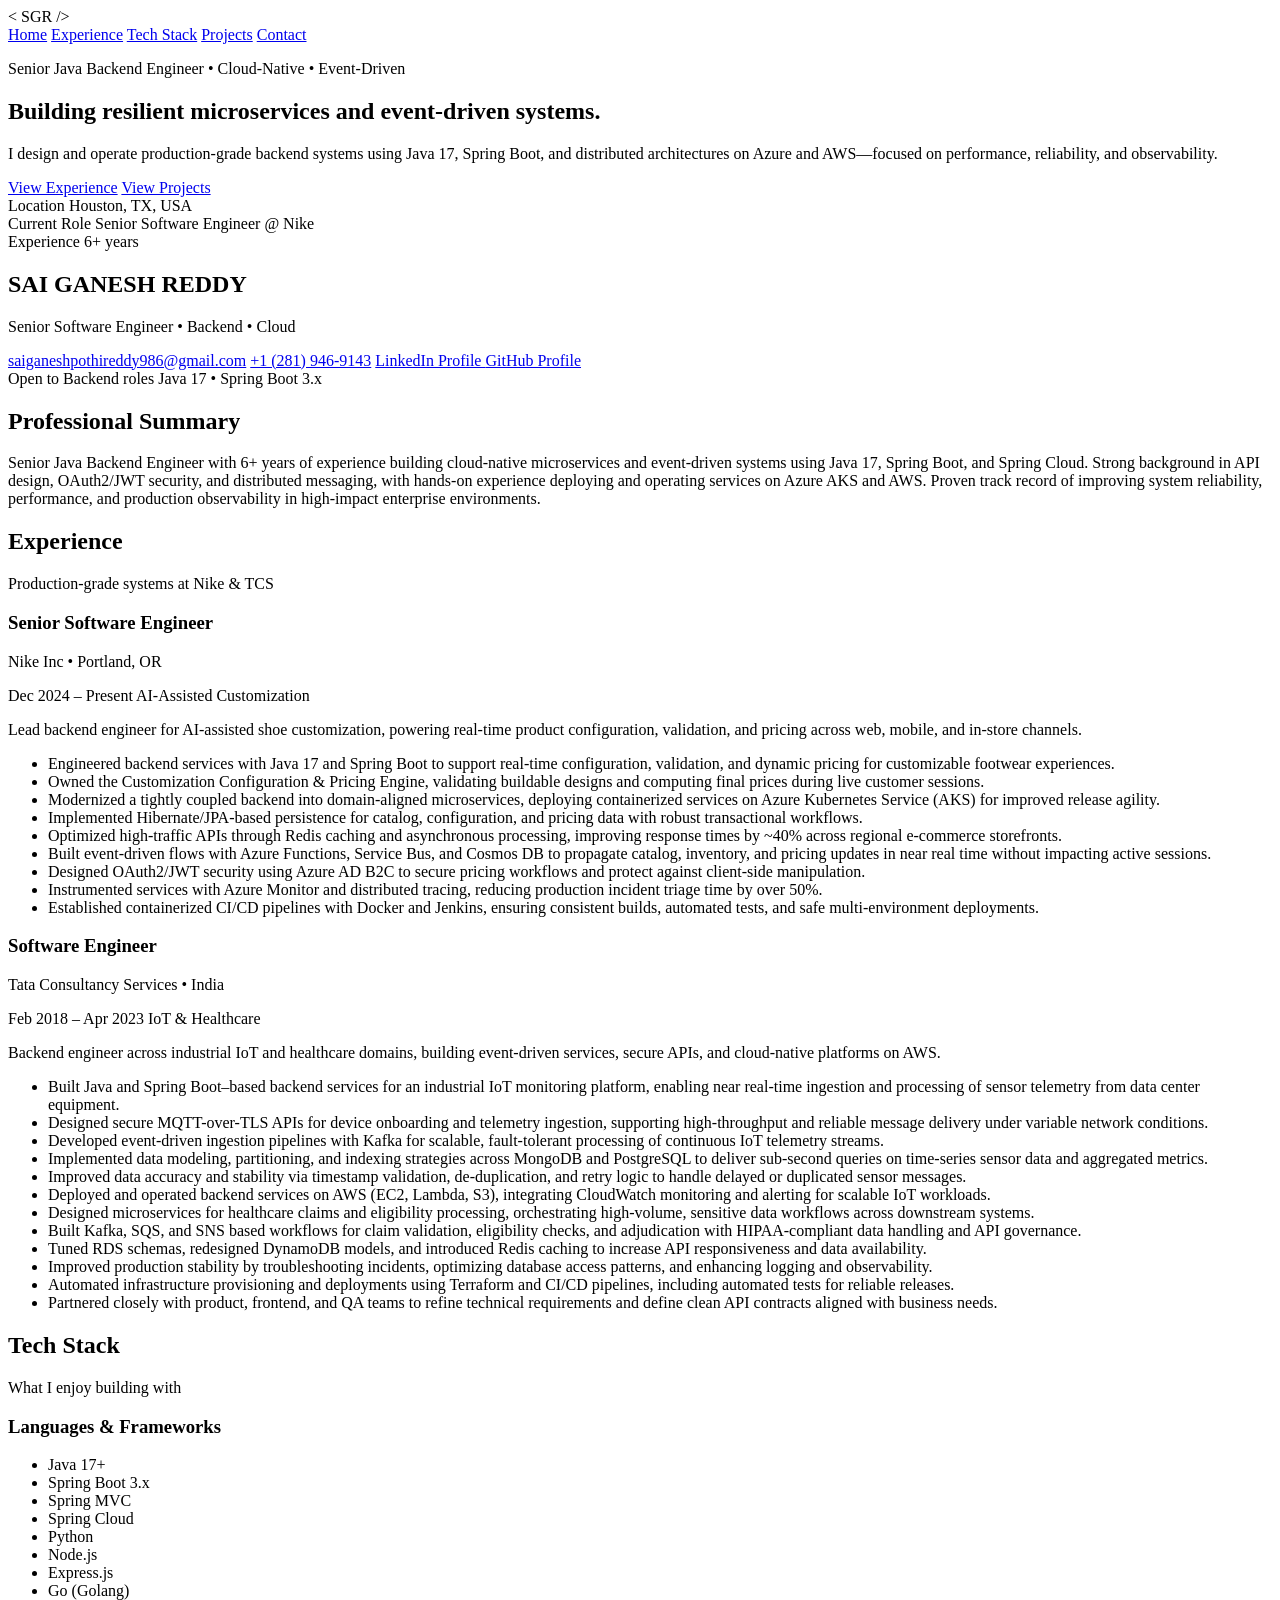
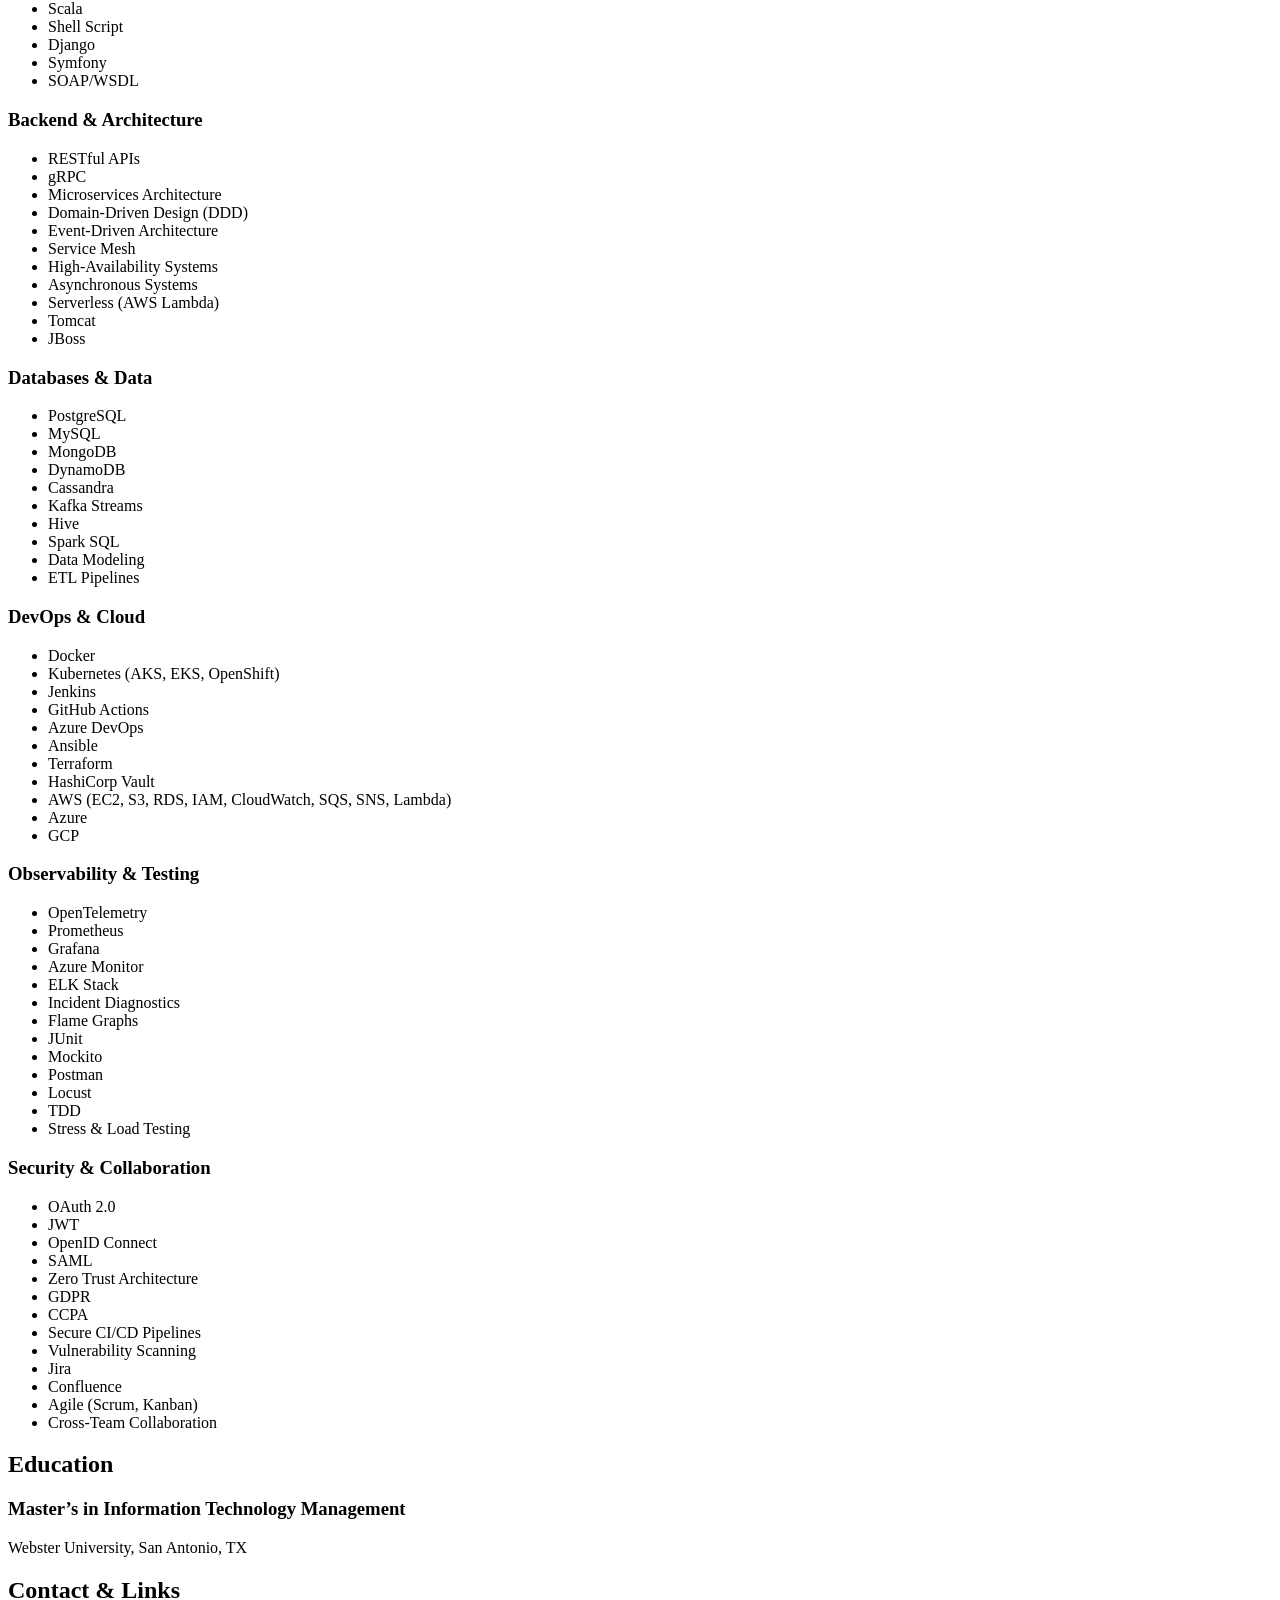
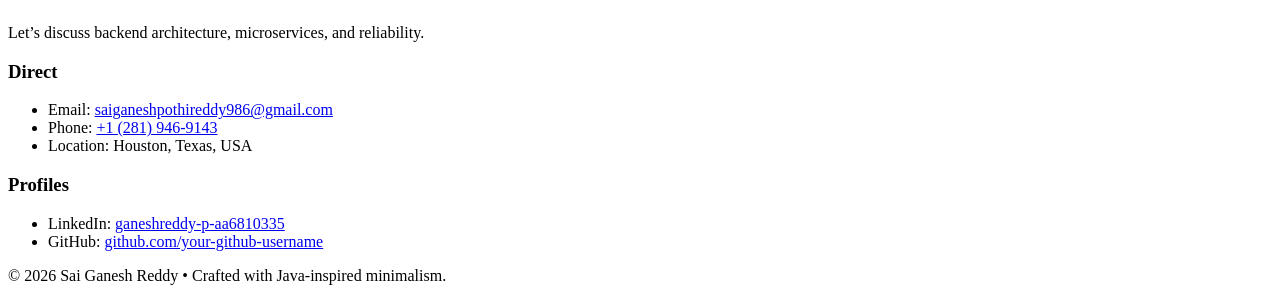
==== index.html @ fc5b3920 "Add initial HTML structure for personal portfolio" ====
<!DOCTYPE html>
<html lang="en">
<head>
  <meta charset="UTF-8" />
  <meta name="viewport" content="width=device-width, initial-scale=1.0" />
  <title>Sai Ganesh Reddy | Senior Java Backend Engineer</title>
  <link rel="stylesheet" href="styles.css" />
</head>
<body>
  <div class="noise-bg"></div>

  <header class="site-header">
    <div class="logo-mark">
      <span class="logo-bracket">&lt;</span>
      <span class="logo-text">SGR</span>
      <span class="logo-bracket">/&gt;</span>
    </div>
    <nav class="nav-bar">
      <a href="#hero">Home</a>
      <a href="#experience">Experience</a>
      <a href="#tech-stack">Tech Stack</a>
      <a href="projects.html">Projects</a>
      <a href="#contact">Contact</a>
    </nav>
  </header>

  <main>
    <!-- HERO / INTRO -->
    <section id="hero" class="hero-section glass">
      <div class="hero-left">
        <p class="hero-tag">Senior Java Backend Engineer • Cloud-Native • Event-Driven</p>
        <h1 class="hero-title">
          Building resilient <span class="accent">microservices</span> and event-driven systems.
        </h1>
        <p class="hero-subtitle">
          I design and operate production-grade backend systems using Java 17, Spring Boot, and distributed 
          architectures on Azure and AWS—focused on performance, reliability, and observability.
        </p>

        <div class="hero-actions">
          <a href="#experience" class="btn primary">View Experience</a>
          <a href="projects.html" class="btn ghost">View Projects</a>
        </div>

        <div class="hero-meta">
          <div class="meta-item">
            <span class="meta-label">Location</span>
            <span class="meta-value">Houston, TX, USA</span>
          </div>
          <div class="meta-item">
            <span class="meta-label">Current Role</span>
            <span class="meta-value">Senior Software Engineer @ Nike</span>
          </div>
          <div class="meta-item">
            <span class="meta-label">Experience</span>
            <span class="meta-value">6+ years</span>
          </div>
        </div>
      </div>

      <div class="hero-right">
        <div class="floating-card">
          <div class="avatar-orb">
            <div class="java-steam-layer"></div>
            <div class="java-cup"></div>
          </div>
          <h2 class="floating-name">SAI GANESH REDDY</h2>
          <p class="floating-role">Senior Software Engineer • Backend • Cloud</p>
          <div class="floating-links">
            <a href="mailto:saiganeshpothireddy986@gmail.com">saiganeshpothireddy986@gmail.com</a>
            <a href="tel:+12819469143">+1 (281) 946-9143</a>
            <a href="https://www.linkedin.com/in/ganeshreddy-p-aa6810335" target="_blank">
              LinkedIn Profile
            </a>
            <a href="https://github.com/your-github-username" target="_blank">
              GitHub Profile
            </a>
          </div>
          <div class="status-pills">
            <span class="pill pill-green">Open to Backend roles</span>
            <span class="pill pill-outline">Java 17 • Spring Boot 3.x</span>
          </div>
        </div>
      </div>
    </section>

    <!-- SUMMARY -->
    <section id="summary" class="section glass">
      <h2 class="section-title">Professional Summary</h2>
      <p class="section-text">
        Senior Java Backend Engineer with 6+ years of experience building cloud-native microservices and 
        event-driven systems using Java 17, Spring Boot, and Spring Cloud. Strong background in API design, 
        OAuth2/JWT security, and distributed messaging, with hands-on experience deploying and operating 
        services on Azure AKS and AWS. Proven track record of improving system reliability, performance, 
        and production observability in high-impact enterprise environments.
      </p>
    </section>

    <!-- EXPERIENCE -->
    <section id="experience" class="section">
      <div class="section-header">
        <h2 class="section-title">Experience</h2>
        <span class="section-subtitle">Production-grade systems at Nike & TCS</span>
      </div>

      <!-- Nike -->
      <article class="experience-card glass">
        <header class="experience-header">
          <div>
            <h3 class="role-title">Senior Software Engineer</h3>
            <p class="company-name">Nike Inc • Portland, OR</p>
          </div>
          <div class="role-meta">
            <span class="meta-badge">Dec 2024 – Present</span>
            <span class="meta-badge accent-badge">AI-Assisted Customization</span>
          </div>
        </header>
        <p class="experience-summary">
          Lead backend engineer for AI-assisted shoe customization, powering real-time product configuration, 
          validation, and pricing across web, mobile, and in-store channels.
        </p>
        <ul class="experience-list">
          <li>
            Engineered backend services with Java 17 and Spring Boot to support real-time configuration, validation, 
            and dynamic pricing for customizable footwear experiences.
          </li>
          <li>
            Owned the Customization Configuration & Pricing Engine, validating buildable designs and computing final 
            prices during live customer sessions.
          </li>
          <li>
            Modernized a tightly coupled backend into domain-aligned microservices, deploying containerized services 
            on Azure Kubernetes Service (AKS) for improved release agility.
          </li>
          <li>
            Implemented Hibernate/JPA-based persistence for catalog, configuration, and pricing data with robust 
            transactional workflows.
          </li>
          <li>
            Optimized high-traffic APIs through Redis caching and asynchronous processing, improving response times 
            by ~40% across regional e-commerce storefronts.
          </li>
          <li>
            Built event-driven flows with Azure Functions, Service Bus, and Cosmos DB to propagate catalog, inventory, 
            and pricing updates in near real time without impacting active sessions.
          </li>
          <li>
            Designed OAuth2/JWT security using Azure AD B2C to secure pricing workflows and protect against 
            client-side manipulation.
          </li>
          <li>
            Instrumented services with Azure Monitor and distributed tracing, reducing production incident triage time 
            by over 50%.
          </li>
          <li>
            Established containerized CI/CD pipelines with Docker and Jenkins, ensuring consistent builds, automated 
            tests, and safe multi-environment deployments.
          </li>
        </ul>
      </article>

      <!-- TCS -->
      <article class="experience-card glass">
        <header class="experience-header">
          <div>
            <h3 class="role-title">Software Engineer</h3>
            <p class="company-name">Tata Consultancy Services • India</p>
          </div>
          <div class="role-meta">
            <span class="meta-badge">Feb 2018 – Apr 2023</span>
            <span class="meta-badge accent-badge">IoT & Healthcare</span>
          </div>
        </header>
        <p class="experience-summary">
          Backend engineer across industrial IoT and healthcare domains, building event-driven services, 
          secure APIs, and cloud-native platforms on AWS.
        </p>
        <ul class="experience-list">
          <li>
            Built Java and Spring Boot–based backend services for an industrial IoT monitoring platform, enabling near 
            real-time ingestion and processing of sensor telemetry from data center equipment.
          </li>
          <li>
            Designed secure MQTT-over-TLS APIs for device onboarding and telemetry ingestion, supporting high-throughput 
            and reliable message delivery under variable network conditions.
          </li>
          <li>
            Developed event-driven ingestion pipelines with Kafka for scalable, fault-tolerant processing of continuous 
            IoT telemetry streams.
          </li>
          <li>
            Implemented data modeling, partitioning, and indexing strategies across MongoDB and PostgreSQL to deliver 
            sub-second queries on time-series sensor data and aggregated metrics.
          </li>
          <li>
            Improved data accuracy and stability via timestamp validation, de-duplication, and retry logic to handle 
            delayed or duplicated sensor messages.
          </li>
          <li>
            Deployed and operated backend services on AWS (EC2, Lambda, S3), integrating CloudWatch monitoring and 
            alerting for scalable IoT workloads.
          </li>
          <li>
            Designed microservices for healthcare claims and eligibility processing, orchestrating high-volume, 
            sensitive data workflows across downstream systems.
          </li>
          <li>
            Built Kafka, SQS, and SNS based workflows for claim validation, eligibility checks, and adjudication with 
            HIPAA-compliant data handling and API governance.
          </li>
          <li>
            Tuned RDS schemas, redesigned DynamoDB models, and introduced Redis caching to increase API responsiveness 
            and data availability.
          </li>
          <li>
            Improved production stability by troubleshooting incidents, optimizing database access patterns, and 
            enhancing logging and observability.
          </li>
          <li>
            Automated infrastructure provisioning and deployments using Terraform and CI/CD pipelines, including 
            automated tests for reliable releases.
          </li>
          <li>
            Partnered closely with product, frontend, and QA teams to refine technical requirements and define clean 
            API contracts aligned with business needs.
          </li>
        </ul>
      </article>
    </section>

    <!-- TECH STACK -->
    <section id="tech-stack" class="section glass">
      <div class="section-header">
        <h2 class="section-title">Tech Stack</h2>
        <span class="section-subtitle">What I enjoy building with</span>
      </div>

      <div class="stack-grid">
        <div class="stack-column">
          <h3 class="stack-title">Languages & Frameworks</h3>
          <ul class="chip-list">
            <li class="chip">Java 17+</li>
            <li class="chip">Spring Boot 3.x</li>
            <li class="chip">Spring MVC</li>
            <li class="chip">Spring Cloud</li>
            <li class="chip">Python</li>
            <li class="chip">Node.js</li>
            <li class="chip">Express.js</li>
            <li class="chip">Go (Golang)</li>
            <li class="chip">Scala</li>
            <li class="chip">Shell Script</li>
            <li class="chip">Django</li>
            <li class="chip">Symfony</li>
            <li class="chip">SOAP/WSDL</li>
          </ul>
        </div>

        <div class="stack-column">
          <h3 class="stack-title">Backend & Architecture</h3>
          <ul class="chip-list">
            <li class="chip">RESTful APIs</li>
            <li class="chip">gRPC</li>
            <li class="chip">Microservices Architecture</li>
            <li class="chip">Domain-Driven Design (DDD)</li>
            <li class="chip">Event-Driven Architecture</li>
            <li class="chip">Service Mesh</li>
            <li class="chip">High-Availability Systems</li>
            <li class="chip">Asynchronous Systems</li>
            <li class="chip">Serverless (AWS Lambda)</li>
            <li class="chip">Tomcat</li>
            <li class="chip">JBoss</li>
          </ul>
        </div>

        <div class="stack-column">
          <h3 class="stack-title">Databases & Data</h3>
          <ul class="chip-list">
            <li class="chip">PostgreSQL</li>
            <li class="chip">MySQL</li>
            <li class="chip">MongoDB</li>
            <li class="chip">DynamoDB</li>
            <li class="chip">Cassandra</li>
            <li class="chip">Kafka Streams</li>
            <li class="chip">Hive</li>
            <li class="chip">Spark SQL</li>
            <li class="chip">Data Modeling</li>
            <li class="chip">ETL Pipelines</li>
          </ul>
        </div>

        <div class="stack-column">
          <h3 class="stack-title">DevOps & Cloud</h3>
          <ul class="chip-list">
            <li class="chip">Docker</li>
            <li class="chip">Kubernetes (AKS, EKS, OpenShift)</li>
            <li class="chip">Jenkins</li>
            <li class="chip">GitHub Actions</li>
            <li class="chip">Azure DevOps</li>
            <li class="chip">Ansible</li>
            <li class="chip">Terraform</li>
            <li class="chip">HashiCorp Vault</li>
            <li class="chip">AWS (EC2, S3, RDS, IAM, CloudWatch, SQS, SNS, Lambda)</li>
            <li class="chip">Azure</li>
            <li class="chip">GCP</li>
          </ul>
        </div>

        <div class="stack-column">
          <h3 class="stack-title">Observability & Testing</h3>
          <ul class="chip-list">
            <li class="chip">OpenTelemetry</li>
            <li class="chip">Prometheus</li>
            <li class="chip">Grafana</li>
            <li class="chip">Azure Monitor</li>
            <li class="chip">ELK Stack</li>
            <li class="chip">Incident Diagnostics</li>
            <li class="chip">Flame Graphs</li>
            <li class="chip">JUnit</li>
            <li class="chip">Mockito</li>
            <li class="chip">Postman</li>
            <li class="chip">Locust</li>
            <li class="chip">TDD</li>
            <li class="chip">Stress & Load Testing</li>
          </ul>
        </div>

        <div class="stack-column">
          <h3 class="stack-title">Security & Collaboration</h3>
          <ul class="chip-list">
            <li class="chip">OAuth 2.0</li>
            <li class="chip">JWT</li>
            <li class="chip">OpenID Connect</li>
            <li class="chip">SAML</li>
            <li class="chip">Zero Trust Architecture</li>
            <li class="chip">GDPR</li>
            <li class="chip">CCPA</li>
            <li class="chip">Secure CI/CD Pipelines</li>
            <li class="chip">Vulnerability Scanning</li>
            <li class="chip">Jira</li>
            <li class="chip">Confluence</li>
            <li class="chip">Agile (Scrum, Kanban)</li>
            <li class="chip">Cross-Team Collaboration</li>
          </ul>
        </div>
      </div>
    </section>

    <!-- EDUCATION -->
    <section id="education" class="section glass">
      <h2 class="section-title">Education</h2>
      <article class="education-card">
        <h3 class="role-title">Master’s in Information Technology Management</h3>
        <p class="company-name">Webster University, San Antonio, TX</p>
      </article>
    </section>

    <!-- CONTACT -->
    <section id="contact" class="section">
      <div class="section-header">
        <h2 class="section-title">Contact & Links</h2>
        <span class="section-subtitle">Let’s discuss backend architecture, microservices, and reliability.</span>
      </div>

      <div class="contact-grid glass">
        <div>
          <h3 class="stack-title">Direct</h3>
          <ul class="contact-list">
            <li><span class="contact-label">Email:</span> <a href="mailto:saiganeshpothireddy986@gmail.com">saiganeshpothireddy986@gmail.com</a></li>
            <li><span class="contact-label">Phone:</span> <a href="tel:+12819469143">+1 (281) 946-9143</a></li>
            <li><span class="contact-label">Location:</span> Houston, Texas, USA</li>
          </ul>
        </div>
        <div>
          <h3 class="stack-title">Profiles</h3>
          <ul class="contact-list">
            <li><span class="contact-label">LinkedIn:</span> <a href="https://www.linkedin.com/in/ganeshreddy-p-aa6810335" target="_blank">ganeshreddy-p-aa6810335</a></li>
            <li><span class="contact-label">GitHub:</span> <a href="https://github.com/your-github-username" target="_blank">github.com/your-github-username</a></li>
          </ul>
        </div>
      </div>
    </section>
  </main>

  <footer class="site-footer">
    <p>© <span id="year"></span> Sai Ganesh Reddy • Crafted with Java-inspired minimalism.</p>
  </footer>

  <script>
    document.getElementById("year").textContent = new Date().getFullYear();
  </script>
</body>
</html>
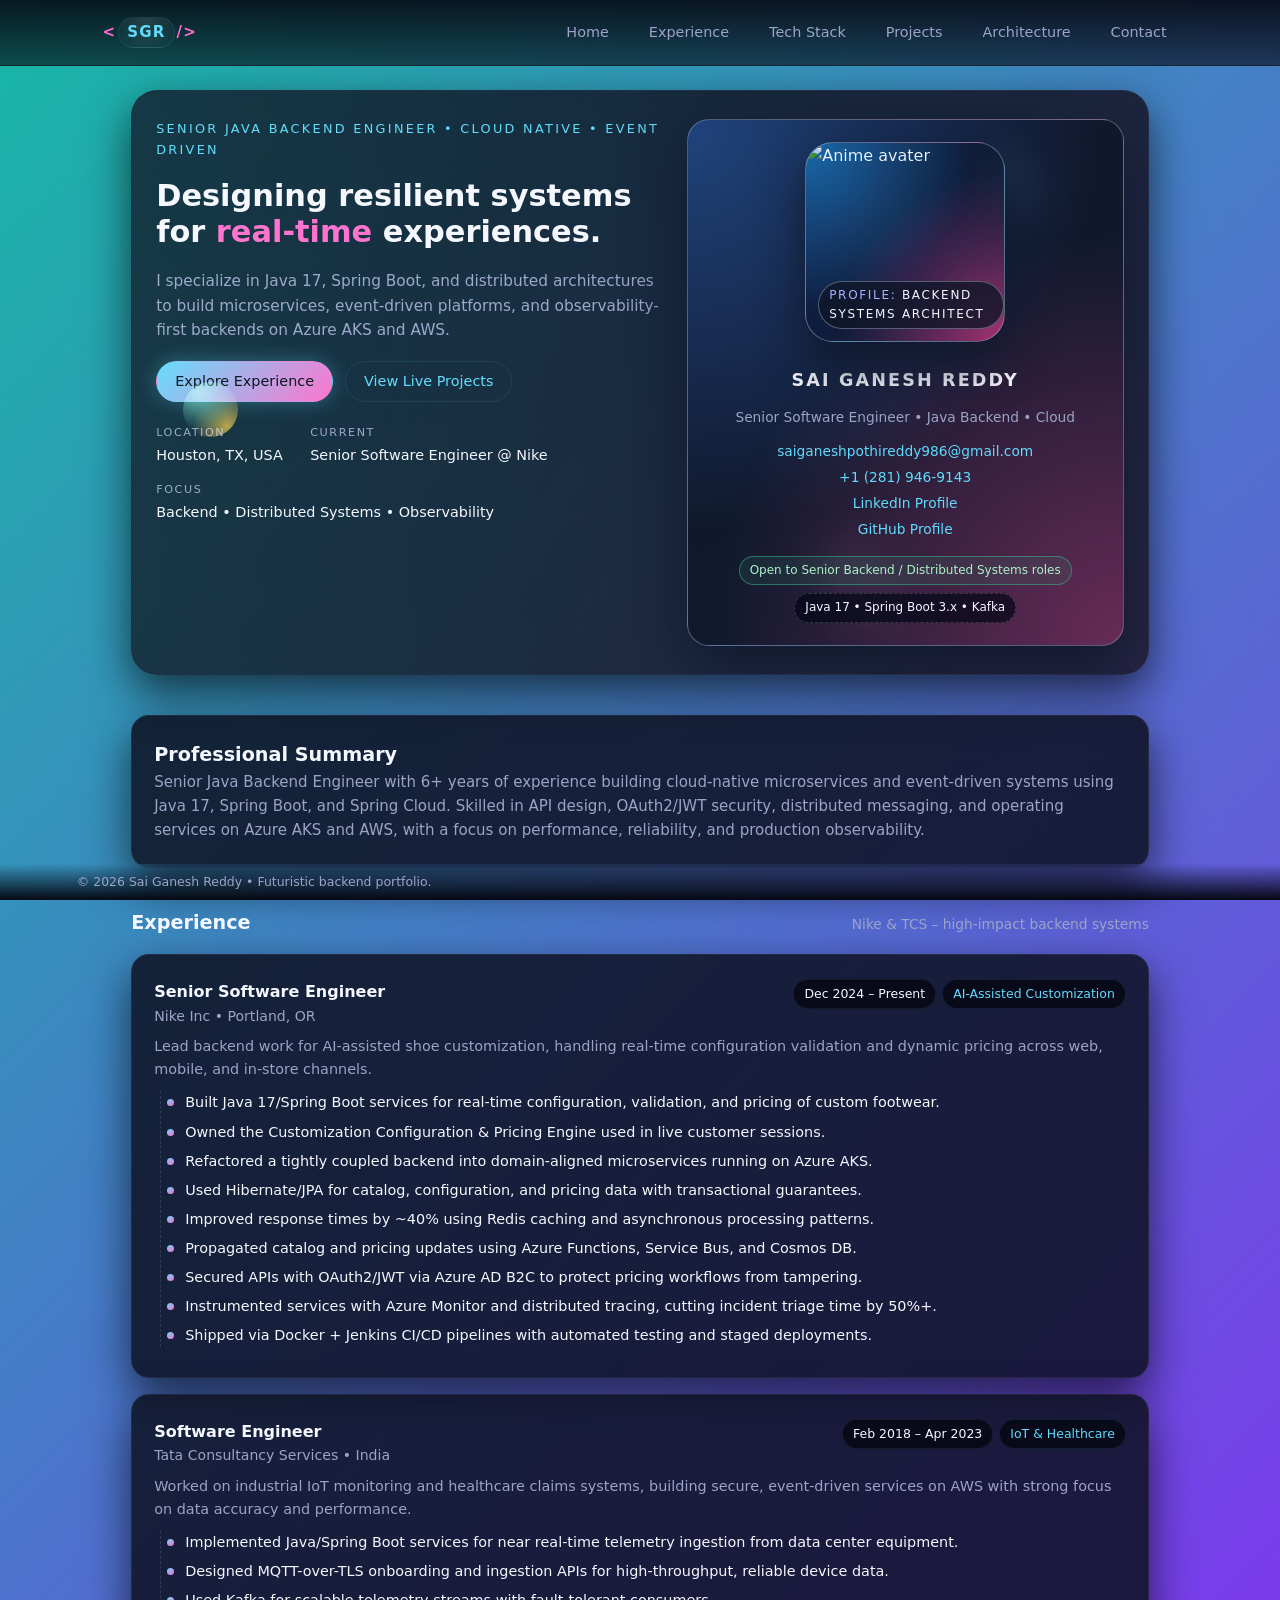
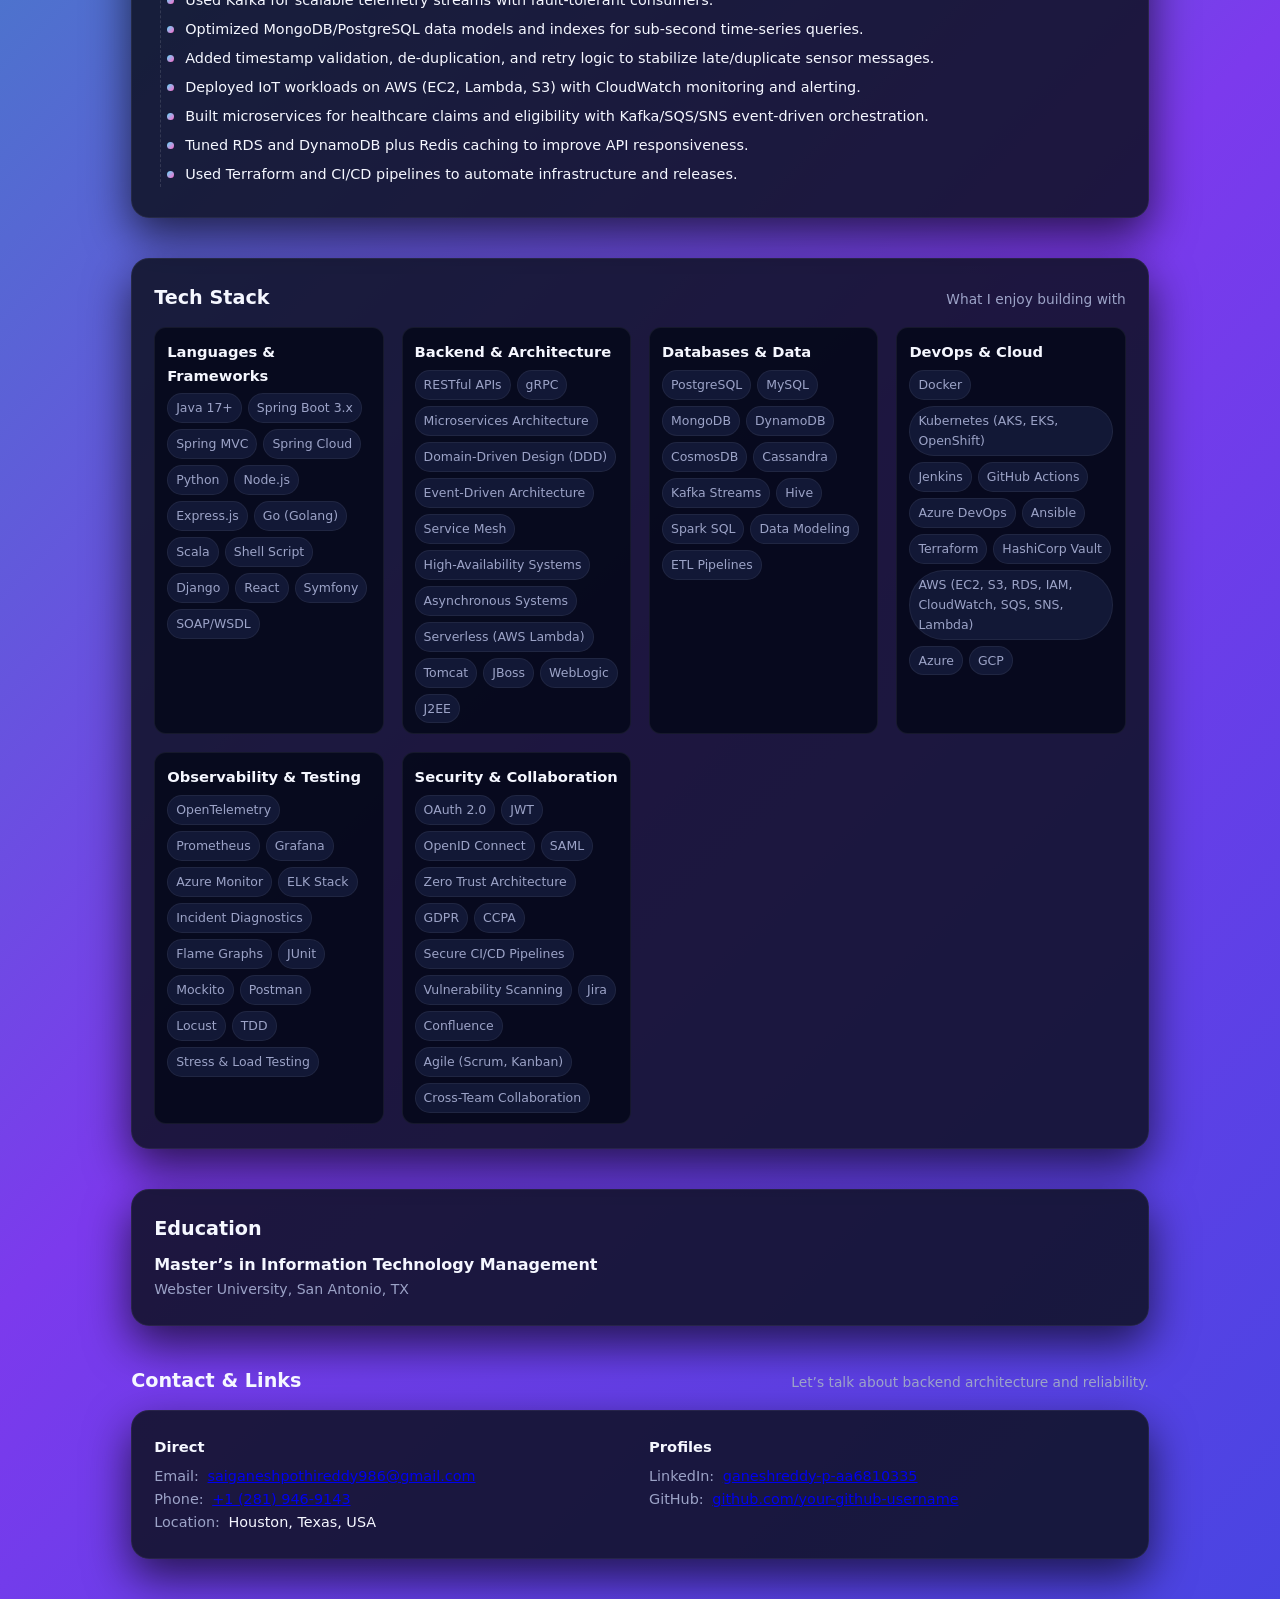
==== commit 90d0a18d: "Refactor code structure for improved readability and maintainability" ====
--- a/index.html
+++ b/index.html
@@ -3,8 +3,194 @@
 <head>
   <meta charset="UTF-8" />
   <meta name="viewport" content="width=device-width, initial-scale=1.0" />
-  <title>Sai Ganesh Reddy | Senior Java Backend Engineer</title>
+  <title>Sai Ganesh Reddy | Futuristic Backend Portfolio</title>
   <link rel="stylesheet" href="styles.css" />
+
+  <!-- Extra futuristic theme styles (safe to keep in head) -->
+  <style>
+    /* Animated gradient background (overrides body from styles.css) */
+    body {
+      font-family: var(--font-sans);
+      background: linear-gradient(-45deg, #0f172a, #1d4ed8, #7c3aed, #14b8a6);
+      background-size: 400% 400%;
+      animation: sgr-gradient 22s ease infinite;
+      color: var(--text-main);
+      line-height: 1.6;
+      -webkit-font-smoothing: antialiased;
+      position: relative;
+      padding-bottom: 64px;
+    }
+
+    @keyframes sgr-gradient {
+      0% { background-position: 0% 50%; }
+      50% { background-position: 100% 50%; }
+      100% { background-position: 0% 50%; }
+    }
+
+    /* Hero layout tweaks for the new look */
+    .hero-section {
+      position: relative;
+      overflow: hidden;
+      border-radius: 26px;
+      padding: 28px 24px;
+    }
+
+    /* Glowing ring animation behind hero */
+    .hero-orbit {
+      position: absolute;
+      inset: -60%;
+      background:
+        radial-gradient(circle at 0% 0%, rgba(56, 189, 248, 0.16), transparent 55%),
+        radial-gradient(circle at 100% 100%, rgba(244, 114, 182, 0.18), transparent 60%),
+        radial-gradient(circle at 10% 80%, rgba(52, 211, 153, 0.16), transparent 55%);
+      mix-blend-mode: screen;
+      opacity: 0.7;
+      pointer-events: none;
+      animation: hero-orbit-rotate 40s linear infinite;
+    }
+
+    @keyframes hero-orbit-rotate {
+      0% { transform: rotate(0deg) scale(1); }
+      50% { transform: rotate(180deg) scale(1.05); }
+      100% { transform: rotate(360deg) scale(1); }
+    }
+
+    /* Floating info chips on right side */
+    .hero-right {
+      position: relative;
+      min-height: 260px;
+    }
+
+    .floating-card {
+      background: radial-gradient(circle at 0 0, rgba(59, 130, 246, 0.4), transparent 60%),
+                  radial-gradient(circle at 100% 100%, rgba(236, 72, 153, 0.4), transparent 60%),
+                  rgba(15, 23, 42, 0.85);
+      border-radius: 22px;
+      padding: 22px 18px;
+      border: 1px solid rgba(148, 163, 184, 0.5);
+      box-shadow: 0 24px 60px rgba(15, 23, 42, 0.9);
+      backdrop-filter: blur(18px);
+    }
+
+    /* Animated “data orbs” */
+    .hero-orb {
+      position: absolute;
+      width: 70px;
+      height: 70px;
+      border-radius: 999px;
+      background: radial-gradient(circle at 30% 20%, #e0f2fe, transparent 65%),
+                  radial-gradient(circle at 80% 80%, #7dd3fc, transparent 55%);
+      opacity: 0.7;
+      filter: blur(0.5px);
+      mix-blend-mode: screen;
+      pointer-events: none;
+    }
+
+    .hero-orb.orb-1 {
+      top: 10%;
+      right: 10%;
+      animation: orb-float-1 18s ease-in-out infinite;
+    }
+    .hero-orb.orb-2 {
+      bottom: 8%;
+      right: 24%;
+      width: 90px;
+      height: 90px;
+      background: radial-gradient(circle at 30% 20%, #f9a8d4, transparent 65%),
+                  radial-gradient(circle at 80% 80%, #a5b4fc, transparent 55%);
+      animation: orb-float-2 24s ease-in-out infinite;
+    }
+    .hero-orb.orb-3 {
+      top: 50%;
+      left: 5%;
+      width: 55px;
+      height: 55px;
+      background: radial-gradient(circle at 30% 20%, #6ee7b7, transparent 65%),
+                  radial-gradient(circle at 80% 80%, #facc15, transparent 55%);
+      animation: orb-float-3 20s ease-in-out infinite;
+    }
+
+    @keyframes orb-float-1 {
+      0%   { transform: translate(0, 0); }
+      25%  { transform: translate(-8px, 10px); }
+      50%  { transform: translate(6px, 18px); }
+      75%  { transform: translate(10px, -4px); }
+      100% { transform: translate(0, 0); }
+    }
+    @keyframes orb-float-2 {
+      0%   { transform: translate(0, 0); }
+      25%  { transform: translate(12px, -10px); }
+      50%  { transform: translate(-4px, -18px); }
+      75%  { transform: translate(-10px, 8px); }
+      100% { transform: translate(0, 0); }
+    }
+    @keyframes orb-float-3 {
+      0%   { transform: translate(0, 0); }
+      25%  { transform: translate(6px, -8px); }
+      50%  { transform: translate(-10px, -12px); }
+      75%  { transform: translate(-4px, 8px); }
+      100% { transform: translate(0, 0); }
+    }
+
+    /* Animated “avater” area (you can replace with real image later) */
+    .hero-avater-wrapper {
+      position: relative;
+      width: 200px;
+      height: 200px;
+      border-radius: 28px;
+      overflow: hidden;
+      margin-bottom: 12px;
+      border: 1px solid rgba(148, 163, 184, 0.5);
+      box-shadow: 0 20px 45px rgba(15, 23, 42, 0.9);
+      background: radial-gradient(circle at 0% 0%, rgba(56, 189, 248, 0.6), transparent 60%),
+                  radial-gradient(circle at 100% 100%, rgba(236, 72, 153, 0.7), transparent 60%);
+    }
+
+    .hero-avater-layer {
+      position: absolute;
+      inset: 0;
+      background-image: linear-gradient(120deg, rgba(15, 23, 42, 0.7), rgba(15, 23, 42, 0.3)),
+        repeating-linear-gradient(
+          135deg,
+          rgba(148, 163, 184, 0.2) 0px,
+          rgba(148, 163, 184, 0.2) 1px,
+          transparent 1px,
+          transparent 3px
+        );
+      mix-blend-mode: soft-light;
+      opacity: 0.85;
+      animation: avater-scan 6s linear infinite;
+    }
+
+    @keyframes avater-scan {
+      0% { transform: translateY(-30%); opacity: 0.8; }
+      50% { transform: translateY(30%); opacity: 0.95; }
+      100% { transform: translateY(-30%); opacity: 0.8; }
+    }
+
+    .hero-avater-label {
+      position: absolute;
+      left: 12px;
+      bottom: 12px;
+      padding: 4px 10px;
+      border-radius: 999px;
+      background: rgba(15, 23, 42, 0.8);
+      border: 1px solid rgba(148, 163, 184, 0.5);
+      font-size: 0.75rem;
+      text-transform: uppercase;
+      letter-spacing: 0.14em;
+    }
+
+    .hero-avater-label span {
+      color: #a5b4fc;
+    }
+
+    @media (max-width: 860px) {
+      .hero-section {
+        padding: 22px 18px;
+      }
+    }
+  </style>
 </head>
 <body>
   <div class="noise-bg"></div>
@@ -20,6 +206,7 @@
       <a href="#experience">Experience</a>
       <a href="#tech-stack">Tech Stack</a>
       <a href="projects.html">Projects</a>
+      <a href="architecture.html">Architecture</a>
       <a href="#contact">Contact</a>
     </nav>
   </header>
@@ -27,19 +214,25 @@
   <main>
     <!-- HERO / INTRO -->
     <section id="hero" class="hero-section glass">
+      <!-- Animated soft light overlays -->
+      <div class="hero-orbit"></div>
+      <div class="hero-orb orb-1"></div>
+      <div class="hero-orb orb-2"></div>
+      <div class="hero-orb orb-3"></div>
+
       <div class="hero-left">
-        <p class="hero-tag">Senior Java Backend Engineer • Cloud-Native • Event-Driven</p>
+        <p class="hero-tag">Senior Java Backend Engineer • Cloud Native • Event Driven</p>
         <h1 class="hero-title">
-          Building resilient <span class="accent">microservices</span> and event-driven systems.
+          Designing resilient systems for <span class="accent">real-time</span> experiences.
         </h1>
         <p class="hero-subtitle">
-          I design and operate production-grade backend systems using Java 17, Spring Boot, and distributed 
-          architectures on Azure and AWS—focused on performance, reliability, and observability.
+          I specialize in Java 17, Spring Boot, and distributed architectures to build microservices, event-driven 
+          platforms, and observability-first backends on Azure AKS and AWS.
         </p>
 
         <div class="hero-actions">
-          <a href="#experience" class="btn primary">View Experience</a>
-          <a href="projects.html" class="btn ghost">View Projects</a>
+          <a href="#experience" class="btn primary">Explore Experience</a>
+          <a href="projects.html" class="btn ghost">View Live Projects</a>
         </div>
 
         <div class="hero-meta">
@@ -48,37 +241,43 @@
             <span class="meta-value">Houston, TX, USA</span>
           </div>
           <div class="meta-item">
-            <span class="meta-label">Current Role</span>
+            <span class="meta-label">Current</span>
             <span class="meta-value">Senior Software Engineer @ Nike</span>
           </div>
           <div class="meta-item">
-            <span class="meta-label">Experience</span>
-            <span class="meta-value">6+ years</span>
+            <span class="meta-label">Focus</span>
+            <span class="meta-value">Backend • Distributed Systems • Observability</span>
           </div>
         </div>
       </div>
 
       <div class="hero-right">
         <div class="floating-card">
-          <div class="avatar-orb">
-            <div class="java-steam-layer"></div>
-            <div class="java-cup"></div>
-          </div>
+          <div class="hero-avater-wrapper">
+            <img src="avater.jpg" alt="Anime avater" style="width: 100%; height: 100%; object-fit: cover;" />
+            <div class="hero-avater-layer"></div>
+            <div class="hero-avater-label">
+              <span>Profile:</span> Backend Systems Architect
+            </div>
+          </div>
+
           <h2 class="floating-name">SAI GANESH REDDY</h2>
-          <p class="floating-role">Senior Software Engineer • Backend • Cloud</p>
+          <p class="floating-role">Senior Software Engineer • Java Backend • Cloud</p>
+
           <div class="floating-links">
             <a href="mailto:saiganeshpothireddy986@gmail.com">saiganeshpothireddy986@gmail.com</a>
             <a href="tel:+12819469143">+1 (281) 946-9143</a>
             <a href="https://www.linkedin.com/in/ganeshreddy-p-aa6810335" target="_blank">
               LinkedIn Profile
             </a>
-            <a href="https://github.com/your-github-username" target="_blank">
+            <a href="https://github.com/PSgreddy7540/Ganesh_Portfolio.git" target="_blank">
               GitHub Profile
             </a>
           </div>
+
           <div class="status-pills">
-            <span class="pill pill-green">Open to Backend roles</span>
-            <span class="pill pill-outline">Java 17 • Spring Boot 3.x</span>
+            <span class="pill pill-green">Open to Senior Backend / Distributed Systems roles</span>
+            <span class="pill pill-outline">Java 17 • Spring Boot 3.x • Kafka</span>
           </div>
         </div>
       </div>
@@ -88,22 +287,21 @@
     <section id="summary" class="section glass">
       <h2 class="section-title">Professional Summary</h2>
       <p class="section-text">
-        Senior Java Backend Engineer with 6+ years of experience building cloud-native microservices and 
-        event-driven systems using Java 17, Spring Boot, and Spring Cloud. Strong background in API design, 
-        OAuth2/JWT security, and distributed messaging, with hands-on experience deploying and operating 
-        services on Azure AKS and AWS. Proven track record of improving system reliability, performance, 
-        and production observability in high-impact enterprise environments.
+        Senior Java Backend Engineer with 6+ years of experience building cloud-native microservices and event-driven
+        systems using Java 17, Spring Boot, and Spring Cloud. Skilled in API design, OAuth2/JWT security, distributed
+        messaging, and operating services on Azure AKS and AWS, with a focus on performance, reliability, and
+        production observability.
       </p>
     </section>
 
-    <!-- EXPERIENCE -->
+    <!-- EXPERIENCE (same content as your previous version, kept short here) -->
     <section id="experience" class="section">
       <div class="section-header">
         <h2 class="section-title">Experience</h2>
-        <span class="section-subtitle">Production-grade systems at Nike & TCS</span>
-      </div>
-
-      <!-- Nike -->
+        <span class="section-subtitle">Nike & TCS – high-impact backend systems</span>
+      </div>
+
+      <!-- Nike card -->
       <article class="experience-card glass">
         <header class="experience-header">
           <div>
@@ -116,50 +314,23 @@
           </div>
         </header>
         <p class="experience-summary">
-          Lead backend engineer for AI-assisted shoe customization, powering real-time product configuration, 
-          validation, and pricing across web, mobile, and in-store channels.
+          Lead backend work for AI-assisted shoe customization, handling real-time configuration validation and dynamic
+          pricing across web, mobile, and in-store channels.
         </p>
         <ul class="experience-list">
-          <li>
-            Engineered backend services with Java 17 and Spring Boot to support real-time configuration, validation, 
-            and dynamic pricing for customizable footwear experiences.
-          </li>
-          <li>
-            Owned the Customization Configuration & Pricing Engine, validating buildable designs and computing final 
-            prices during live customer sessions.
-          </li>
-          <li>
-            Modernized a tightly coupled backend into domain-aligned microservices, deploying containerized services 
-            on Azure Kubernetes Service (AKS) for improved release agility.
-          </li>
-          <li>
-            Implemented Hibernate/JPA-based persistence for catalog, configuration, and pricing data with robust 
-            transactional workflows.
-          </li>
-          <li>
-            Optimized high-traffic APIs through Redis caching and asynchronous processing, improving response times 
-            by ~40% across regional e-commerce storefronts.
-          </li>
-          <li>
-            Built event-driven flows with Azure Functions, Service Bus, and Cosmos DB to propagate catalog, inventory, 
-            and pricing updates in near real time without impacting active sessions.
-          </li>
-          <li>
-            Designed OAuth2/JWT security using Azure AD B2C to secure pricing workflows and protect against 
-            client-side manipulation.
-          </li>
-          <li>
-            Instrumented services with Azure Monitor and distributed tracing, reducing production incident triage time 
-            by over 50%.
-          </li>
-          <li>
-            Established containerized CI/CD pipelines with Docker and Jenkins, ensuring consistent builds, automated 
-            tests, and safe multi-environment deployments.
-          </li>
+          <li>Built Java 17/Spring Boot services for real-time configuration, validation, and pricing of custom footwear.</li>
+          <li>Owned the Customization Configuration & Pricing Engine used in live customer sessions.</li>
+          <li>Refactored a tightly coupled backend into domain-aligned microservices running on Azure AKS.</li>
+          <li>Used Hibernate/JPA for catalog, configuration, and pricing data with transactional guarantees.</li>
+          <li>Improved response times by ~40% using Redis caching and asynchronous processing patterns.</li>
+          <li>Propagated catalog and pricing updates using Azure Functions, Service Bus, and Cosmos DB.</li>
+          <li>Secured APIs with OAuth2/JWT via Azure AD B2C to protect pricing workflows from tampering.</li>
+          <li>Instrumented services with Azure Monitor and distributed tracing, cutting incident triage time by 50%+.</li>
+          <li>Shipped via Docker + Jenkins CI/CD pipelines with automated testing and staged deployments.</li>
         </ul>
       </article>
 
-      <!-- TCS -->
+      <!-- TCS card (shortened version) -->
       <article class="experience-card glass">
         <header class="experience-header">
           <div>
@@ -172,58 +343,19 @@
           </div>
         </header>
         <p class="experience-summary">
-          Backend engineer across industrial IoT and healthcare domains, building event-driven services, 
-          secure APIs, and cloud-native platforms on AWS.
+          Worked on industrial IoT monitoring and healthcare claims systems, building secure, event-driven services on
+          AWS with strong focus on data accuracy and performance.
         </p>
         <ul class="experience-list">
-          <li>
-            Built Java and Spring Boot–based backend services for an industrial IoT monitoring platform, enabling near 
-            real-time ingestion and processing of sensor telemetry from data center equipment.
-          </li>
-          <li>
-            Designed secure MQTT-over-TLS APIs for device onboarding and telemetry ingestion, supporting high-throughput 
-            and reliable message delivery under variable network conditions.
-          </li>
-          <li>
-            Developed event-driven ingestion pipelines with Kafka for scalable, fault-tolerant processing of continuous 
-            IoT telemetry streams.
-          </li>
-          <li>
-            Implemented data modeling, partitioning, and indexing strategies across MongoDB and PostgreSQL to deliver 
-            sub-second queries on time-series sensor data and aggregated metrics.
-          </li>
-          <li>
-            Improved data accuracy and stability via timestamp validation, de-duplication, and retry logic to handle 
-            delayed or duplicated sensor messages.
-          </li>
-          <li>
-            Deployed and operated backend services on AWS (EC2, Lambda, S3), integrating CloudWatch monitoring and 
-            alerting for scalable IoT workloads.
-          </li>
-          <li>
-            Designed microservices for healthcare claims and eligibility processing, orchestrating high-volume, 
-            sensitive data workflows across downstream systems.
-          </li>
-          <li>
-            Built Kafka, SQS, and SNS based workflows for claim validation, eligibility checks, and adjudication with 
-            HIPAA-compliant data handling and API governance.
-          </li>
-          <li>
-            Tuned RDS schemas, redesigned DynamoDB models, and introduced Redis caching to increase API responsiveness 
-            and data availability.
-          </li>
-          <li>
-            Improved production stability by troubleshooting incidents, optimizing database access patterns, and 
-            enhancing logging and observability.
-          </li>
-          <li>
-            Automated infrastructure provisioning and deployments using Terraform and CI/CD pipelines, including 
-            automated tests for reliable releases.
-          </li>
-          <li>
-            Partnered closely with product, frontend, and QA teams to refine technical requirements and define clean 
-            API contracts aligned with business needs.
-          </li>
+          <li>Implemented Java/Spring Boot services for near real-time telemetry ingestion from data center equipment.</li>
+          <li>Designed MQTT-over-TLS onboarding and ingestion APIs for high-throughput, reliable device data.</li>
+          <li>Used Kafka for scalable telemetry streams with fault-tolerant consumers.</li>
+          <li>Optimized MongoDB/PostgreSQL data models and indexes for sub-second time-series queries.</li>
+          <li>Added timestamp validation, de-duplication, and retry logic to stabilize late/duplicate sensor messages.</li>
+          <li>Deployed IoT workloads on AWS (EC2, Lambda, S3) with CloudWatch monitoring and alerting.</li>
+          <li>Built microservices for healthcare claims and eligibility with Kafka/SQS/SNS event-driven orchestration.</li>
+          <li>Tuned RDS and DynamoDB plus Redis caching to improve API responsiveness.</li>
+          <li>Used Terraform and CI/CD pipelines to automate infrastructure and releases.</li>
         </ul>
       </article>
     </section>
@@ -250,6 +382,7 @@
             <li class="chip">Scala</li>
             <li class="chip">Shell Script</li>
             <li class="chip">Django</li>
+            <li class="chip">React</li>
             <li class="chip">Symfony</li>
             <li class="chip">SOAP/WSDL</li>
           </ul>
@@ -269,6 +402,9 @@
             <li class="chip">Serverless (AWS Lambda)</li>
             <li class="chip">Tomcat</li>
             <li class="chip">JBoss</li>
+            <li class="chip">WebLogic</li>
+            <li class="chip">J2EE</li>
+            
           </ul>
         </div>
 
@@ -279,6 +415,7 @@
             <li class="chip">MySQL</li>
             <li class="chip">MongoDB</li>
             <li class="chip">DynamoDB</li>
+            <li class="chip">CosmosDB</li>
             <li class="chip">Cassandra</li>
             <li class="chip">Kafka Streams</li>
             <li class="chip">Hive</li>
@@ -345,6 +482,7 @@
       </div>
     </section>
 
+
     <!-- EDUCATION -->
     <section id="education" class="section glass">
       <h2 class="section-title">Education</h2>
@@ -358,7 +496,7 @@
     <section id="contact" class="section">
       <div class="section-header">
         <h2 class="section-title">Contact & Links</h2>
-        <span class="section-subtitle">Let’s discuss backend architecture, microservices, and reliability.</span>
+        <span class="section-subtitle">Let’s talk about backend architecture and reliability.</span>
       </div>
 
       <div class="contact-grid glass">
@@ -374,7 +512,7 @@
           <h3 class="stack-title">Profiles</h3>
           <ul class="contact-list">
             <li><span class="contact-label">LinkedIn:</span> <a href="https://www.linkedin.com/in/ganeshreddy-p-aa6810335" target="_blank">ganeshreddy-p-aa6810335</a></li>
-            <li><span class="contact-label">GitHub:</span> <a href="https://github.com/your-github-username" target="_blank">github.com/your-github-username</a></li>
+            <li><span class="contact-label">GitHub:</span> <a href="https://github.com/PSgreddy7540/Ganesh_Portfolio.git" target="_blank">github.com/your-github-username</a></li>
           </ul>
         </div>
       </div>
@@ -382,7 +520,7 @@
   </main>
 
   <footer class="site-footer">
-    <p>© <span id="year"></span> Sai Ganesh Reddy • Crafted with Java-inspired minimalism.</p>
+    <p>© <span id="year"></span> Sai Ganesh Reddy • Futuristic backend portfolio.</p>
   </footer>
 
   <script>
--- a/styles.css
+++ b/styles.css
@@ -0,0 +1,674 @@
+/* ---------- BASE & THEME ---------- */
+
+*,
+*::before,
+*::after {
+  box-sizing: border-box;
+  margin: 0;
+  padding: 0;
+}
+
+:root {
+  --bg: #050712;
+  --bg-alt: #070918;
+  --glass: rgba(13, 17, 33, 0.85);
+  --glass-soft: rgba(13, 17, 33, 0.7);
+  --border-subtle: rgba(255, 255, 255, 0.06);
+  --accent: #61dafb;
+  --accent-strong: #ff6bcb;
+  --accent-soft: rgba(97, 218, 251, 0.1);
+  --text-main: #f5f7ff;
+  --text-muted: #9ca3c7;
+  --pill-green: #31c48d;
+  --shadow-soft: 0 18px 45px rgba(0, 0, 0, 0.65);
+  --radius-lg: 18px;
+  --radius-md: 12px;
+  --radius-pill: 999px;
+  --transition-fast: 0.18s ease-out;
+  --transition-med: 0.26s ease;
+  --noise-opacity: 0.1;
+  --font-sans: system-ui, -apple-system, BlinkMacSystemFont, "SF Pro Text",
+    "Helvetica Neue", Arial, sans-serif;
+}
+
+html,
+body {
+  height: 100%;
+}
+
+body {
+  font-family: var(--font-sans);
+  background: radial-gradient(circle at top, #151a3b 0, #050712 45%, #020309 100%);
+  color: var(--text-main);
+  line-height: 1.6;
+  -webkit-font-smoothing: antialiased;
+  position: relative;
+  padding-bottom: 64px;
+}
+
+/* Subtle noise overlay */
+.noise-bg {
+  pointer-events: none;
+  position: fixed;
+  inset: 0;
+  opacity: var(--noise-opacity);
+  background-image: url("data:image/svg+xml,%3Csvg viewBox='0 0 1600 900' xmlns='http://www.w3.org/2000/svg'%3E%3Cfilter id='n' x='0' y='0'%3E%3CfeTurbulence type='fractalNoise' baseFrequency='0.8' numOctaves='3' stitchTiles='stitch'/%3E%3C/filter%3E%3Crect width='100%25' height='100%25' filter='url(%23n)' opacity='0.4'/%3E%3C/svg%3E");
+  z-index: -1;
+}
+
+/* ---------- HEADER & NAV ---------- */
+
+.site-header {
+  position: sticky;
+  top: 0;
+  z-index: 20;
+  backdrop-filter: blur(18px);
+  background: linear-gradient(to bottom, rgba(5, 7, 18, 0.9), rgba(5, 7, 18, 0.6));
+  border-bottom: 1px solid var(--border-subtle);
+  display: flex;
+  align-items: center;
+  justify-content: space-between;
+  padding: 14px 8vw;
+}
+
+.logo-mark {
+  display: flex;
+  align-items: baseline;
+  gap: 2px;
+  letter-spacing: 0.08em;
+  font-weight: 600;
+  text-transform: uppercase;
+  color: var(--accent);
+  font-size: 0.94rem;
+}
+
+.logo-bracket {
+  color: var(--accent-strong);
+}
+
+.logo-text {
+  padding: 2px 8px;
+  border-radius: 999px;
+  border: 1px solid var(--accent-soft);
+  background: radial-gradient(circle at top, rgba(255, 255, 255, 0.12), transparent);
+}
+
+.nav-bar {
+  display: flex;
+  gap: 18px;
+  font-size: 0.9rem;
+}
+
+.nav-bar a {
+  color: var(--text-muted);
+  text-decoration: none;
+  padding: 6px 10px;
+  border-radius: 999px;
+  border: 1px solid transparent;
+  transition: color var(--transition-fast), border-color var(--transition-fast),
+    background-color var(--transition-fast), transform var(--transition-fast);
+}
+
+.nav-bar a:hover {
+  color: var(--accent);
+  border-color: var(--accent-soft);
+  background: rgba(8, 12, 38, 0.8);
+  transform: translateY(-1px);
+}
+
+/* ---------- LAYOUT UTILITIES ---------- */
+
+main {
+  max-width: 1120px;
+  margin: 24px auto 0;
+  padding: 0 4vw 40px;
+}
+
+.section {
+  margin-top: 40px;
+}
+
+.glass {
+  background: var(--glass);
+  border-radius: var(--radius-lg);
+  border: 1px solid var(--border-subtle);
+  box-shadow: var(--shadow-soft);
+  padding: 24px 22px;
+}
+
+/* ---------- HERO ---------- */
+
+.hero-section {
+  display: grid;
+  grid-template-columns: minmax(0, 3fr) minmax(0, 2.6fr);
+  gap: 26px;
+  align-items: stretch;
+}
+
+.hero-left {
+  display: flex;
+  flex-direction: column;
+  gap: 18px;
+}
+
+.hero-tag {
+  font-size: 0.8rem;
+  text-transform: uppercase;
+  letter-spacing: 0.18em;
+  color: var(--accent);
+}
+
+.hero-title {
+  font-size: clamp(1.9rem, 2.3vw, 2.4rem);
+  line-height: 1.2;
+}
+
+.hero-title .accent {
+  color: var(--accent-strong);
+}
+
+.hero-subtitle {
+  color: var(--text-muted);
+  font-size: 0.96rem;
+}
+
+.hero-actions {
+  display: flex;
+  gap: 12px;
+  flex-wrap: wrap;
+}
+
+/* Buttons */
+
+.btn {
+  display: inline-flex;
+  align-items: center;
+  justify-content: center;
+  border-radius: var(--radius-pill);
+  font-size: 0.9rem;
+  padding: 8px 18px;
+  border: 1px solid transparent;
+  cursor: pointer;
+  text-decoration: none;
+  transition: background-color var(--transition-med), color var(--transition-med),
+    border-color var(--transition-med), transform var(--transition-fast),
+    box-shadow var(--transition-fast);
+}
+
+.btn.primary {
+  background: linear-gradient(135deg, var(--accent), var(--accent-strong));
+  color: #050712;
+  box-shadow: 0 0 20px rgba(97, 218, 251, 0.32);
+}
+
+.btn.primary:hover {
+  transform: translateY(-1px);
+  box-shadow: 0 0 26px rgba(97, 218, 251, 0.45);
+}
+
+.btn.ghost {
+  background: transparent;
+  color: var(--accent);
+  border-color: var(--accent-soft);
+}
+
+.btn.ghost:hover {
+  background: rgba(11, 16, 38, 0.9);
+}
+
+/* HERO META */
+
+.hero-meta {
+  display: flex;
+  flex-wrap: wrap;
+  gap: 14px;
+  margin-top: 4px;
+}
+
+.meta-item {
+  min-width: 140px;
+}
+
+.meta-label {
+  display: block;
+  font-size: 0.7rem;
+  text-transform: uppercase;
+  letter-spacing: 0.14em;
+  color: var(--text-muted);
+}
+
+.meta-value {
+  font-size: 0.9rem;
+}
+
+/* HERO RIGHT: Floating card */
+
+.hero-right {
+  display: flex;
+  align-items: stretch;
+}
+
+.floating-card {
+  width: 100%;
+  border-radius: var(--radius-lg);
+  background: radial-gradient(circle at 0 0, rgba(255, 107, 203, 0.25), transparent 60%),
+    radial-gradient(circle at 100% 100%, rgba(97, 218, 251, 0.22), transparent 65%),
+    var(--glass-soft);
+  border: 1px solid rgba(255, 255, 255, 0.08);
+  padding: 20px 18px;
+  box-shadow: var(--shadow-soft);
+  display: flex;
+  flex-direction: column;
+  align-items: center;
+  gap: 12px;
+  position: relative;
+  overflow: hidden;
+}
+
+/* Java-inspired avatar */
+
+.avatar-orb {
+  width: 120px;
+  height: 120px;
+  border-radius: 50%;
+  border: 1px solid rgba(255, 255, 255, 0.15);
+  display: flex;
+  align-items: center;
+  justify-content: center;
+  position: relative;
+  background: radial-gradient(circle at 50% 0, rgba(255, 255, 255, 0.16), transparent 70%),
+    linear-gradient(145deg, #121631, #070918);
+  box-shadow: 0 0 0 1px rgba(7, 9, 24, 0.7), 0 16px 35px rgba(0, 0, 0, 0.55);
+}
+
+/* Cup */
+.java-cup {
+  width: 46px;
+  height: 22px;
+  border-radius: 0 0 12px 12px;
+  border: 2px solid rgba(230, 237, 255, 0.7);
+  border-top: 2px solid transparent;
+  position: relative;
+}
+
+/* Cup rim */
+.java-cup::before {
+  content: "";
+  position: absolute;
+  inset: -9px -6px auto;
+  border-radius: 14px;
+  border: 2px solid rgba(230, 237, 255, 0.7);
+}
+
+/* Handle */
+.java-cup::after {
+  content: "";
+  position: absolute;
+  right: -14px;
+  top: 2px;
+  width: 14px;
+  height: 18px;
+  border-radius: 14px;
+  border: 2px solid rgba(230, 237, 255, 0.7);
+  border-left-color: transparent;
+}
+
+/* Steam */
+.java-steam-layer::before,
+.java-steam-layer::after {
+  content: "";
+  position: absolute;
+  top: 18px;
+  width: 36px;
+  height: 40px;
+  border-radius: 50%;
+  border: 2px solid transparent;
+  border-left-color: var(--accent);
+  border-right-color: transparent;
+  animation: steam 4s ease-in-out infinite;
+  opacity: 0.9;
+}
+
+.java-steam-layer::after {
+  top: 12px;
+  left: 16px;
+  border-left-color: var(--accent-strong);
+  animation-delay: 1.3s;
+}
+
+@keyframes steam {
+  0% {
+    transform: translateY(10px) scale(0.9);
+    opacity: 0;
+  }
+  25% {
+    opacity: 0.6;
+  }
+  60% {
+    transform: translateY(-18px) scale(1.03);
+    opacity: 0.9;
+  }
+  100% {
+    transform: translateY(-32px) scale(1.08);
+    opacity: 0;
+  }
+}
+
+.floating-name {
+  font-size: 1.1rem;
+  letter-spacing: 0.12em;
+  text-transform: uppercase;
+}
+
+.floating-role {
+  font-size: 0.86rem;
+  color: var(--text-muted);
+  text-align: center;
+}
+
+.floating-links {
+  display: flex;
+  flex-direction: column;
+  gap: 4px;
+  font-size: 0.86rem;
+  text-align: center;
+}
+
+.floating-links a {
+  color: var(--accent);
+  text-decoration: none;
+  word-break: break-word;
+}
+
+.floating-links a:hover {
+  text-decoration: underline;
+}
+
+.status-pills {
+  display: flex;
+  flex-wrap: wrap;
+  gap: 8px;
+  justify-content: center;
+  margin-top: 4px;
+}
+
+.pill {
+  font-size: 0.75rem;
+  padding: 4px 10px;
+  border-radius: var(--radius-pill);
+  border: 1px solid rgba(255, 255, 255, 0.18);
+  background: rgba(2, 6, 23, 0.7);
+}
+
+.pill-green {
+  background: rgba(49, 196, 141, 0.1);
+  border-color: rgba(49, 196, 141, 0.5);
+  color: #acf2c5;
+}
+
+.pill-outline {
+  border-style: dashed;
+}
+
+/* ---------- SECTION HEADERS ---------- */
+
+.section-header {
+  display: flex;
+  flex-wrap: wrap;
+  justify-content: space-between;
+  gap: 8px;
+  margin-bottom: 14px;
+  align-items: baseline;
+}
+
+.section-title {
+  font-size: 1.2rem;
+}
+
+.section-subtitle {
+  font-size: 0.86rem;
+  color: var(--text-muted);
+}
+
+.section-text {
+  font-size: 0.94rem;
+  color: var(--text-muted);
+}
+
+/* ---------- EXPERIENCE ---------- */
+
+.experience-card {
+  margin-top: 16px;
+}
+
+.experience-header {
+  display: flex;
+  justify-content: space-between;
+  align-items: flex-start;
+  gap: 12px;
+  margin-bottom: 6px;
+}
+
+.role-title {
+  font-size: 1rem;
+}
+
+.company-name {
+  font-size: 0.88rem;
+  color: var(--text-muted);
+}
+
+.role-meta {
+  display: flex;
+  flex-wrap: wrap;
+  gap: 6px;
+}
+
+.meta-badge {
+  font-size: 0.78rem;
+  padding: 4px 10px;
+  border-radius: var(--radius-pill);
+  border: 1px solid var(--border-subtle);
+  background: rgba(7, 9, 24, 0.9);
+}
+
+.accent-badge {
+  border-color: var(--accent-soft);
+  color: var(--accent);
+}
+
+.experience-summary {
+  font-size: 0.9rem;
+  color: var(--text-muted);
+  margin: 8px 0 10px;
+}
+
+.experience-list {
+  list-style: none;
+  border-left: 1px dashed rgba(255, 255, 255, 0.12);
+  padding-left: 14px;
+  margin-left: 6px;
+}
+
+.experience-list li {
+  position: relative;
+  padding-left: 10px;
+  font-size: 0.9rem;
+  margin-bottom: 6px;
+}
+
+.experience-list li::before {
+  content: "";
+  position: absolute;
+  left: -8px;
+  top: 8px;
+  width: 7px;
+  height: 7px;
+  border-radius: 50%;
+  background: linear-gradient(135deg, var(--accent), var(--accent-strong));
+}
+
+/* ---------- TECH STACK ---------- */
+
+.stack-grid {
+  display: grid;
+  gap: 18px;
+  grid-template-columns: repeat(auto-fit, minmax(220px, 1fr));
+}
+
+.stack-column {
+  background: rgba(6, 9, 28, 0.9);
+  border-radius: var(--radius-md);
+  border: 1px solid var(--border-subtle);
+  padding: 12px 12px 10px;
+}
+
+.stack-title {
+  font-size: 0.92rem;
+  margin-bottom: 6px;
+}
+
+.chip-list {
+  list-style: none;
+  display: flex;
+  flex-wrap: wrap;
+  gap: 6px;
+}
+
+.chip {
+  font-size: 0.78rem;
+  padding: 4px 8px;
+  border-radius: var(--radius-pill);
+  background: rgba(19, 26, 56, 0.95);
+  border: 1px solid rgba(255, 255, 255, 0.06);
+  color: var(--text-muted);
+}
+
+/* ---------- EDUCATION ---------- */
+
+.education-card {
+  margin-top: 8px;
+}
+
+/* ---------- CONTACT ---------- */
+
+.contact-grid {
+  display: grid;
+  grid-template-columns: repeat(auto-fit, minmax(220px, 1fr));
+  gap: 18px;
+}
+
+.contact-list {
+  list-style: none;
+  font-size: 0.9rem;
+}
+
+.contact-label {
+  color: var(--text-muted);
+  margin-right: 4px;
+}
+
+/* ---------- PROJECTS PAGE ---------- */
+
+.projects-grid {
+  display: grid;
+  gap: 18px;
+  grid-template-columns: repeat(auto-fit, minmax(280px, 1fr));
+}
+
+.project-card {
+  padding: 18px 16px;
+}
+
+.project-header {
+  display: flex;
+  flex-direction: column;
+  gap: 4px;
+  margin-bottom: 6px;
+}
+
+.project-title {
+  font-size: 1rem;
+}
+
+.project-tag {
+  font-size: 0.78rem;
+  color: var(--accent);
+}
+
+.project-description {
+  font-size: 0.9rem;
+  color: var(--text-muted);
+  margin-bottom: 8px;
+}
+
+.project-points {
+  list-style: none;
+  font-size: 0.86rem;
+  color: var(--text-main);
+  margin-bottom: 10px;
+}
+
+.project-points li {
+  position: relative;
+  padding-left: 12px;
+  margin-bottom: 4px;
+}
+
+.project-points li::before {
+  content: "›";
+  position: absolute;
+  left: 0;
+  top: 0;
+  color: var(--accent-strong);
+}
+
+.project-links {
+  display: flex;
+  gap: 8px;
+}
+
+/* ---------- FOOTER ---------- */
+
+.site-footer {
+  position: fixed;
+  bottom: 0;
+  left: 0;
+  right: 0;
+  padding: 8px 6vw;
+  background: linear-gradient(to top, rgba(3, 4, 12, 0.96), rgba(3, 4, 12, 0));
+  font-size: 0.78rem;
+  color: var(--text-muted);
+  backdrop-filter: blur(14px);
+}
+
+/* ---------- RESPONSIVE ---------- */
+
+@media (max-width: 860px) {
+  .hero-section {
+    grid-template-columns: 1fr;
+  }
+
+  .hero-right {
+    order: -1;
+  }
+
+  .site-header {
+    padding-inline: 4vw;
+  }
+}
+
+@media (max-width: 640px) {
+  .nav-bar {
+    gap: 10px;
+    font-size: 0.8rem;
+  }
+
+  .glass {
+    padding: 18px 16px;
+  }
+
+  .site-footer {
+    font-size: 0.72rem;
+  }
+}
